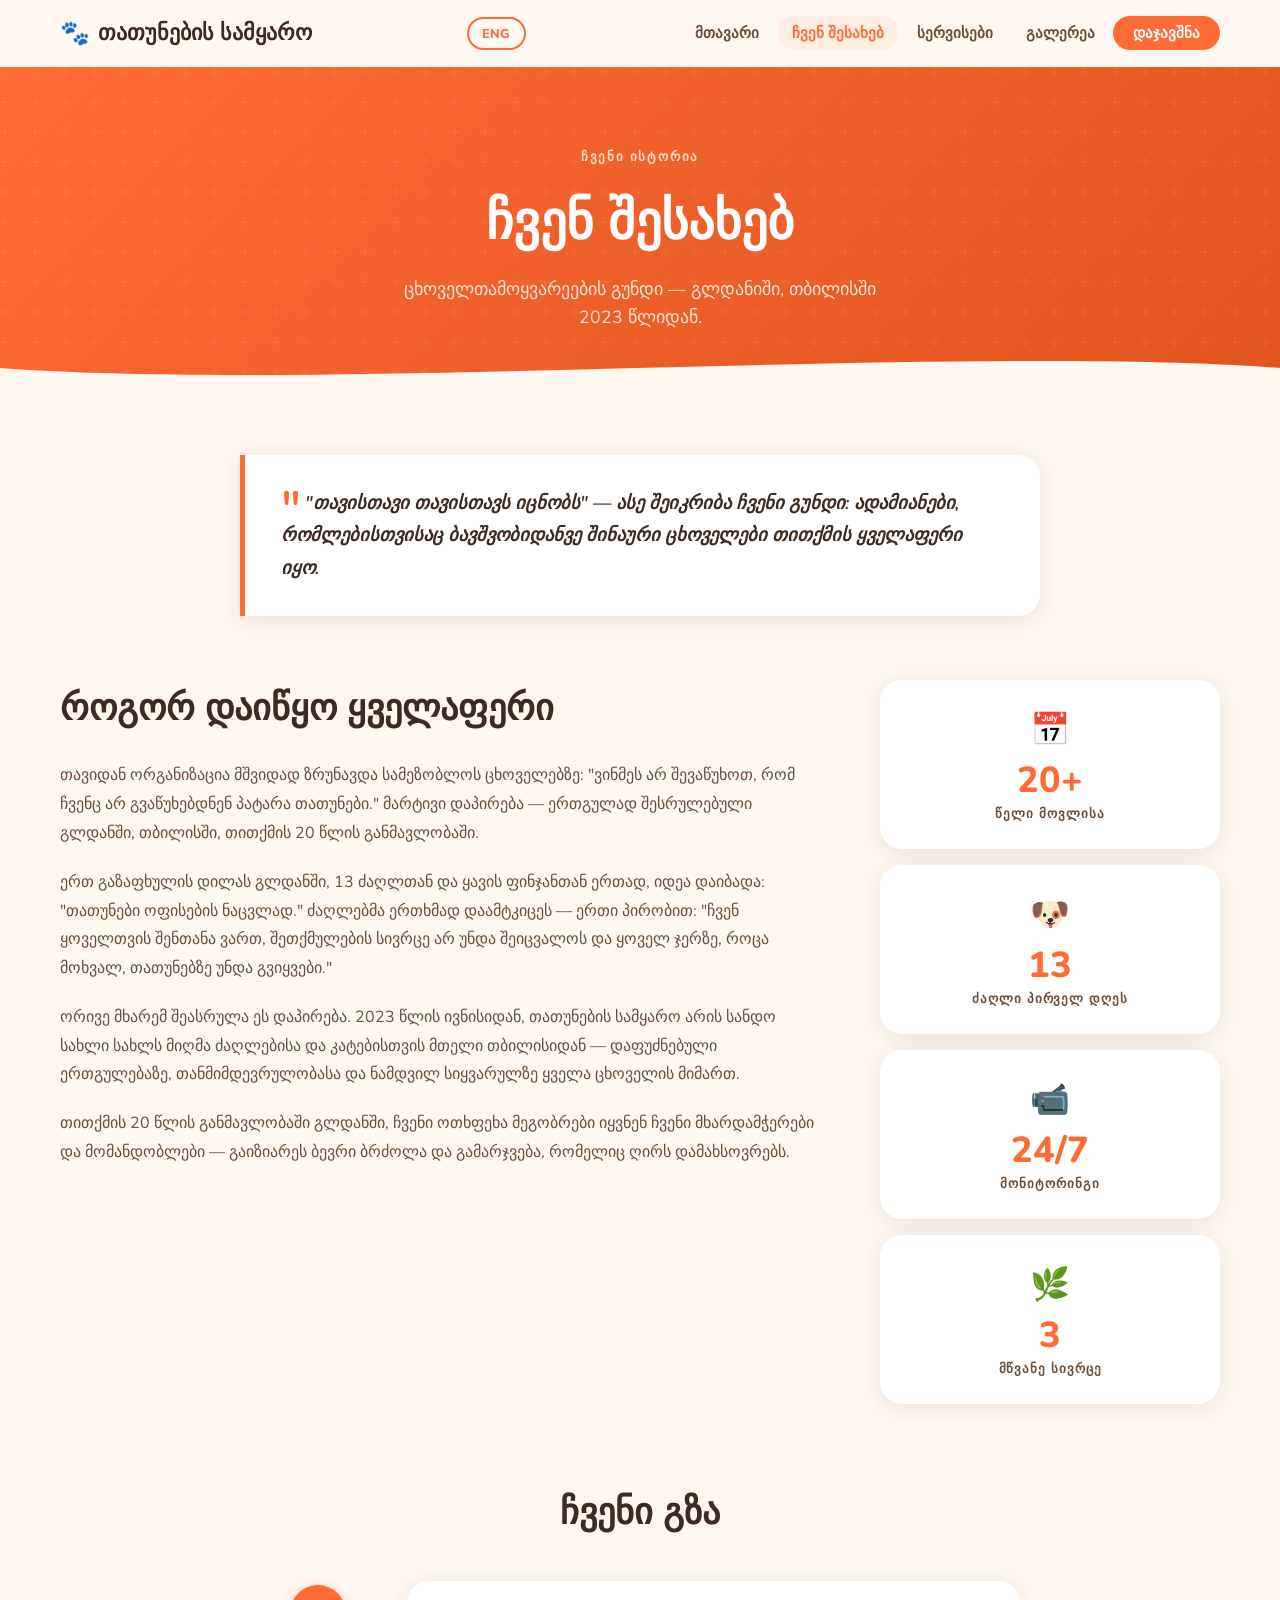
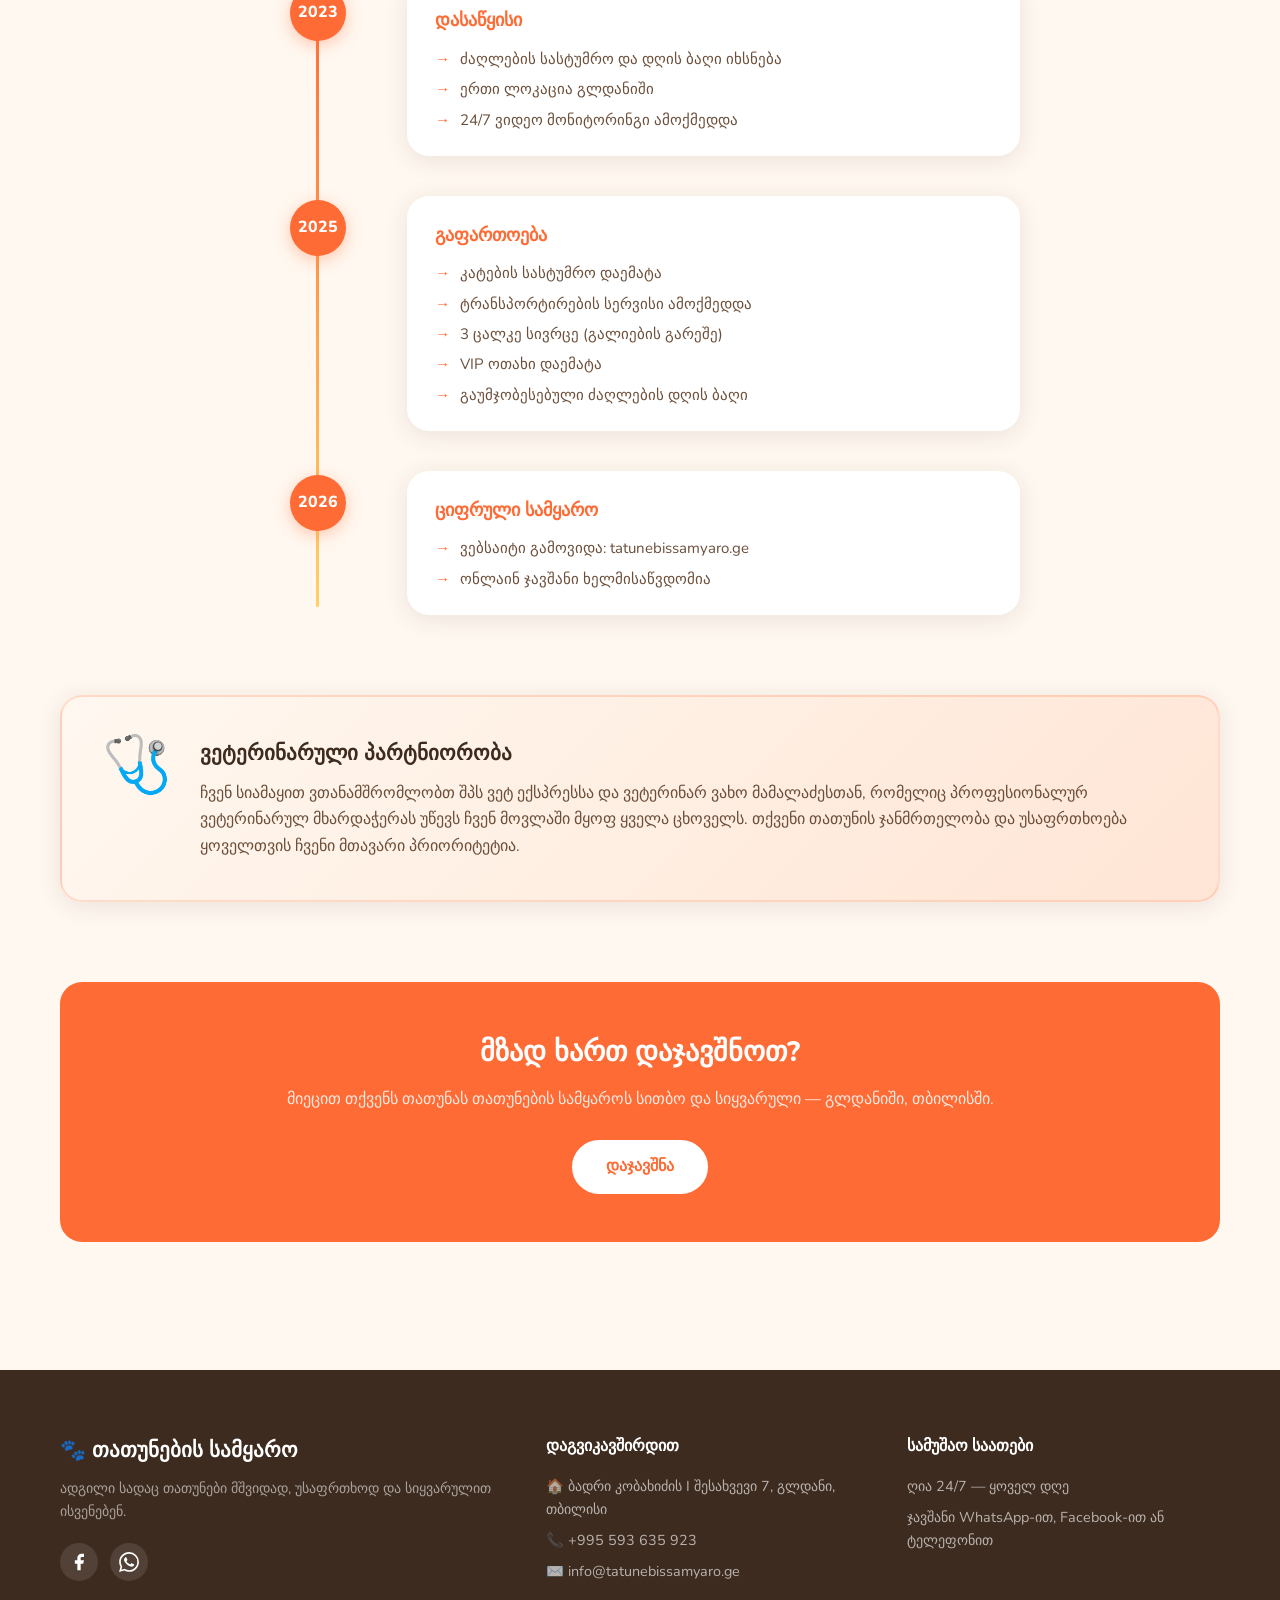
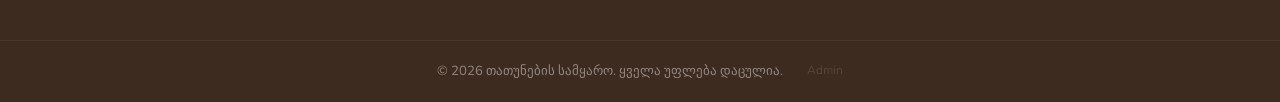
==== about.html @ 383a4386 "Initial commit — Tatunebis Samyaro pet hotel website Co-Authored-By: Claude Sonnet 4.6 <noreply@anth" ====
<!DOCTYPE html>
<html lang="ka">
<head>
  <meta charset="UTF-8" />
  <meta name="viewport" content="width=device-width, initial-scale=1.0" />
  <title data-en="About Us — Tatunebis Samyaro" data-ka="ჩვენ შესახებ — თათუნების სამყარო">ჩვენ შესახებ — თათუნების სამყარო</title>
  <meta name="description" content="თათუნების სამყარო — ჩვენ შესახებ. Tatunebis Samyaro pet hotel in Gldani, Tbilisi — our story, history and team." />
  <link rel="preconnect" href="https://fonts.googleapis.com" />
  <link rel="preconnect" href="https://fonts.gstatic.com" crossorigin />
  <link href="https://fonts.googleapis.com/css2?family=Nunito:wght@300;400;600;700;800&display=swap" rel="stylesheet" />
  <link rel="stylesheet" href="style.css" />
  <style>
    /* ── About page–specific styles ── */

    .page-hero {
      background: linear-gradient(135deg, #FF6B35 0%, #e0541e 100%);
      padding: 80px 0 60px;
      text-align: center;
      color: #fff;
      position: relative;
      overflow: hidden;
    }
    .page-hero::before {
      content: '';
      position: absolute;
      inset: 0;
      background: url("data:image/svg+xml,%3Csvg width='60' height='60' viewBox='0 0 60 60' xmlns='http://www.w3.org/2000/svg'%3E%3Cg fill='none' fill-rule='evenodd'%3E%3Cg fill='%23ffffff' fill-opacity='0.05'%3E%3Cpath d='M36 34v-4h-2v4h-4v2h4v4h2v-4h4v-2h-4zm0-30V0h-2v4h-4v2h4v4h2V6h4V4h-4zM6 34v-4H4v4H0v2h4v4h2v-4h4v-2H6zM6 4V0H4v4H0v2h4v4h2V6h4V4H6z'/%3E%3C/g%3E%3C/g%3E%3C/svg%3E");
    }
    .page-hero__eyebrow {
      font-size: .8rem;
      font-weight: 700;
      letter-spacing: .14em;
      text-transform: uppercase;
      opacity: .8;
      margin-bottom: .75rem;
    }
    .page-hero h1 {
      font-size: clamp(2rem, 5vw, 3.25rem);
      font-weight: 800;
      margin-bottom: .75rem;
    }
    .page-hero__sub {
      font-size: 1.1rem;
      opacity: .85;
      max-width: 500px;
      margin: 0 auto;
    }
    .page-hero__wave {
      position: absolute;
      bottom: -1px;
      left: 0;
      width: 100%;
      line-height: 0;
    }
    .page-hero__wave svg { width: 100%; height: 48px; }

    /* ── Quote block ── */
    .about-quote {
      background: var(--color-surface);
      border-left: 5px solid var(--color-primary);
      border-radius: 0 var(--radius-card) var(--radius-card) 0;
      padding: 2rem 2.25rem;
      margin: 0 auto 4rem;
      max-width: 800px;
      box-shadow: var(--shadow-card);
    }
    .about-quote blockquote {
      font-size: 1.15rem;
      font-style: italic;
      color: var(--color-text);
      line-height: 1.75;
      font-weight: 600;
    }
    .about-quote blockquote::before { content: '"'; font-size: 3rem; color: var(--color-primary); line-height: 0; vertical-align: -1rem; margin-right: .25rem; font-style: normal; }

    /* ── Story section ── */
    .about-story {
      display: grid;
      grid-template-columns: 1fr 340px;
      gap: 4rem;
      align-items: start;
      margin-bottom: 5rem;
    }
    .about-story__text h2 {
      font-size: clamp(1.6rem, 3vw, 2.25rem);
      font-weight: 800;
      margin-bottom: 1.5rem;
      color: var(--color-text);
    }
    .about-story__text p {
      font-size: 1rem;
      color: var(--color-muted);
      line-height: 1.8;
      margin-bottom: 1.25rem;
    }
    .about-story__text p:last-child { margin-bottom: 0; }

    .about-stats {
      display: flex;
      flex-direction: column;
      gap: 1rem;
      position: sticky;
      top: 90px;
    }
    .about-stat {
      background: var(--color-surface);
      border-radius: var(--radius-card);
      padding: 1.5rem 1.75rem;
      box-shadow: var(--shadow-card);
      text-align: center;
      transition: transform .22s ease, box-shadow .22s ease;
    }
    .about-stat:hover { transform: translateY(-3px); box-shadow: var(--shadow-lg); }
    .about-stat__icon { font-size: 2rem; margin-bottom: .5rem; }
    .about-stat__value {
      font-size: 2.25rem;
      font-weight: 800;
      color: var(--color-primary);
      line-height: 1;
      margin-bottom: .3rem;
    }
    .about-stat__label { font-size: .82rem; color: var(--color-muted); font-weight: 700; text-transform: uppercase; letter-spacing: .07em; }

    /* ── Timeline ── */
    .timeline-section { margin-bottom: 5rem; }
    .timeline-section h2 {
      font-size: clamp(1.6rem, 3vw, 2.25rem);
      font-weight: 800;
      margin-bottom: 2.5rem;
      text-align: center;
    }
    .timeline {
      position: relative;
      max-width: 760px;
      margin: 0 auto;
    }
    .timeline::before {
      content: '';
      position: absolute;
      left: 56px;
      top: 8px;
      bottom: 8px;
      width: 3px;
      background: linear-gradient(to bottom, var(--color-primary), var(--color-accent));
      border-radius: 3px;
    }
    .timeline-item {
      display: flex;
      gap: 2rem;
      margin-bottom: 2.5rem;
      position: relative;
    }
    .timeline-item:last-child { margin-bottom: 0; }
    .timeline-item__year {
      width: 115px;
      flex-shrink: 0;
      display: flex;
      flex-direction: column;
      align-items: center;
      gap: .5rem;
      padding-top: .25rem;
    }
    .timeline-item__bubble {
      width: 56px;
      height: 56px;
      border-radius: 50%;
      background: var(--color-primary);
      color: #fff;
      font-size: 1rem;
      font-weight: 800;
      display: flex;
      align-items: center;
      justify-content: center;
      box-shadow: 0 4px 16px rgba(255,107,53,.35);
      flex-shrink: 0;
      position: relative;
      z-index: 1;
    }
    .timeline-item__card {
      flex: 1;
      background: var(--color-surface);
      border-radius: var(--radius-card);
      padding: 1.5rem 1.75rem;
      box-shadow: var(--shadow-card);
      transition: transform .22s ease;
    }
    .timeline-item__card:hover { transform: translateX(4px); }
    .timeline-item__card h3 { font-size: 1.15rem; font-weight: 800; margin-bottom: .75rem; color: var(--color-primary); }
    .timeline-item__card ul { display: flex; flex-direction: column; gap: .4rem; }
    .timeline-item__card li { display: flex; align-items: center; gap: .6rem; font-size: .94rem; color: var(--color-muted); }
    .timeline-item__card li::before { content: '→'; color: var(--color-primary); font-weight: 800; flex-shrink: 0; }

    /* ── Vet partnership ── */
    .vet-card {
      background: linear-gradient(135deg, #FFF8F0 0%, #ffe5d5 100%);
      border: 2px solid rgba(255,107,53,.2);
      border-radius: var(--radius-card);
      padding: 2.5rem;
      display: flex;
      align-items: flex-start;
      gap: 1.75rem;
      margin-bottom: 5rem;
      box-shadow: var(--shadow-card);
    }
    .vet-card__icon { font-size: 3.5rem; flex-shrink: 0; line-height: 1; }
    .vet-card__body h3 { font-size: 1.3rem; font-weight: 800; margin-bottom: .6rem; }
    .vet-card__body p { font-size: .98rem; color: var(--color-muted); line-height: 1.7; }

    /* ── CTA strip ── */
    .about-cta {
      background: var(--color-primary);
      border-radius: var(--radius-card);
      padding: 3rem 2.5rem;
      text-align: center;
      color: #fff;
      margin-bottom: 2rem;
    }
    .about-cta h2 { font-size: 1.75rem; font-weight: 800; margin-bottom: .75rem; }
    .about-cta p { opacity: .85; margin-bottom: 1.75rem; font-size: 1rem; }
    .btn--white {
      background: #fff;
      color: var(--color-primary);
      border-color: #fff;
    }
    .btn--white:hover { background: #ffe5d5; border-color: #ffe5d5; color: var(--color-primary-d); transform: translateY(-2px); }

    /* ── Responsive ── */
    @media (max-width: 900px) {
      .about-story { grid-template-columns: 1fr; gap: 2.5rem; }
      .about-stats { flex-direction: row; flex-wrap: wrap; position: static; }
      .about-stat { flex: 1; min-width: 140px; }
      .timeline::before { left: 28px; }
      .timeline-item__year { width: 60px; }
      .timeline-item__bubble { width: 44px; height: 44px; font-size: .85rem; }
    }
    @media (max-width: 600px) {
      .about-quote { padding: 1.5rem; }
      .vet-card { flex-direction: column; gap: 1rem; padding: 1.5rem; }
      .about-cta { padding: 2rem 1.5rem; }
      .timeline-item { gap: 1rem; }
      .timeline-item__card { padding: 1.25rem; }
    }
  </style>
</head>
<body>

  <!-- ===== NAVBAR ===== -->
  <header class="navbar" id="navbar">
    <div class="navbar__container container">
      <a href="index.html" class="navbar__logo" aria-label="თათუნების სამყარო">
        <span class="navbar__paw" aria-hidden="true">🐾</span>
        <span class="navbar__brand" data-en="Tatunebis Samyaro" data-ka="თათუნების სამყარო">თათუნების სამყარო</span>
      </a>
      <button class="lang-toggle" id="langToggle" aria-label="Switch language">ENG</button>
      <button class="navbar__hamburger" id="hamburger" aria-label="Toggle menu" aria-expanded="false">
        <span></span><span></span><span></span>
      </button>
      <nav class="navbar__nav" id="navMenu" role="navigation" aria-label="Main navigation">
        <ul class="navbar__list">
          <li><a href="index.html" class="navbar__link" data-en="Home" data-ka="მთავარი">მთავარი</a></li>
          <li><a href="about.html" class="navbar__link navbar__link--active" data-en="About Us" data-ka="ჩვენ შესახებ">ჩვენ შესახებ</a></li>
          <li><a href="index.html#services" class="navbar__link" data-en="Services" data-ka="სერვისები">სერვისები</a></li>
          <li><a href="gallery.html" class="navbar__link" data-en="Gallery" data-ka="გალერეა">გალერეა</a></li>
          <li><a href="index.html#contact" class="navbar__link navbar__link--cta" data-en="Book Now" data-ka="დაჯავშნა">დაჯავშნა</a></li>
        </ul>
      </nav>
    </div>
  </header>

  <!-- ===== PAGE HERO ===== -->
  <section class="page-hero">
    <div class="container">
      <p class="page-hero__eyebrow" data-en="Our Story" data-ka="ჩვენი ისტორია">ჩვენი ისტორია</p>
      <h1 data-en="About Us" data-ka="ჩვენ შესახებ">ჩვენ შესახებ</h1>
      <p class="page-hero__sub" data-en="A team of lifelong animal lovers — in Gldani, Tbilisi since 2023." data-ka="ცხოველთამოყვარეების გუნდი — გლდანიში, თბილისში 2023 წლიდან.">ცხოველთამოყვარეების გუნდი — გლდანიში, თბილისში 2023 წლიდან.</p>
    </div>
    <div class="page-hero__wave">
      <svg viewBox="0 0 1440 48" preserveAspectRatio="none" xmlns="http://www.w3.org/2000/svg">
        <path d="M0,24 C360,48 1080,0 1440,24 L1440,48 L0,48 Z" fill="#FFF8F0"/>
      </svg>
    </div>
  </section>

  <!-- ===== CONTENT ===== -->
  <div class="section" style="padding-top: 64px;">
    <div class="container">

      <!-- Opening quote -->
      <div class="about-quote fade-in">
        <blockquote data-en='"Birds of a feather flock together," they say – and that&apos;s exactly how we came together: a team of people for whom, since childhood, pets have been almost everything.' data-ka='"თავისთავი თავისთავს იცნობს" — ასე შეიკრიბა ჩვენი გუნდი: ადამიანები, რომლებისთვისაც ბავშვობიდანვე შინაური ცხოველები თითქმის ყველაფერი იყო.'>"თავისთავი თავისთავს იცნობს" — ასე შეიკრიბა ჩვენი გუნდი: ადამიანები, რომლებისთვისაც ბავშვობიდანვე შინაური ცხოველები თითქმის ყველაფერი იყო.</blockquote>
      </div>

      <!-- Story + Stats -->
      <div class="about-story">
        <div class="about-story__text fade-in">
          <h2 data-en="How It All Started" data-ka="როგორ დაიწყო ყველაფერი">როგორ დაიწყო ყველაფერი</h2>
          <p data-en='At first, the organization focused on quietly caring for neighborhood pets: "Let&apos;s not bother anyone, so that no one bothers the little paws." A simple promise — kept faithfully for nearly 20 years in the Gldani neighbourhood of Tbilisi.' data-ka='თავიდან ორგანიზაცია მშვიდად ზრუნავდა სამეზობლოს ცხოველებზე: "ვინმეს არ შევაწუხოთ, რომ ჩვენც არ გვაწუხებდნენ პატარა თათუნები." მარტივი დაპირება — ერთგულად შესრულებული გლდანში, თბილისში, თითქმის 20 წლის განმავლობაში.'>თავიდან ორგანიზაცია მშვიდად ზრუნავდა სამეზობლოს ცხოველებზე: "ვინმეს არ შევაწუხოთ, რომ ჩვენც არ გვაწუხებდნენ პატარა თათუნები." მარტივი დაპირება — ერთგულად შესრულებული გლდანში, თბილისში, თითქმის 20 წლის განმავლობაში.</p>
          <p data-en="One spring morning in Gldani, sitting with 13 dogs and a cup of coffee, the idea was born: &quot;Paws instead of offices.&quot; The dogs approved unanimously — on one condition: &quot;We are always by your side, the conspiracy space must not change, and every time you come, you must tell us about your little paws.&quot;" data-ka="ერთ გაზაფხულის დილას გლდანში, 13 ძაღლთან და ყავის ფინჯანთან ერთად, იდეა დაიბადა: &quot;თათუნები ოფისების ნაცვლად.&quot; ძაღლებმა ერთხმად დაამტკიცეს — ერთი პირობით: &quot;ჩვენ ყოველთვის შენთანა ვართ, შეთქმულების სივრცე არ უნდა შეიცვალოს და ყოველ ჯერზე, როცა მოხვალ, თათუნებზე უნდა გვიყვები.&quot;">ერთ გაზაფხულის დილას გლდანში, 13 ძაღლთან და ყავის ფინჯანთან ერთად, იდეა დაიბადა: "თათუნები ოფისების ნაცვლად." ძაღლებმა ერთხმად დაამტკიცეს — ერთი პირობით: "ჩვენ ყოველთვის შენთანა ვართ, შეთქმულების სივრცე არ უნდა შეიცვალოს და ყოველ ჯერზე, როცა მოხვალ, თათუნებზე უნდა გვიყვები."</p>
          <p data-en="Both sides kept this promise. Since June 2023, Tatunebis Samyaro has been the trusted home away from home for dogs and cats across Tbilisi — built on loyalty, consistency, and genuine love for every animal that walks through our door." data-ka="ორივე მხარემ შეასრულა ეს დაპირება. 2023 წლის ივნისიდან, თათუნების სამყარო არის სანდო სახლი სახლს მიღმა ძაღლებისა და კატებისთვის მთელი თბილისიდან — დაფუძნებული ერთგულებაზე, თანმიმდევრულობასა და ნამდვილ სიყვარულზე ყველა ცხოველის მიმართ.">ორივე მხარემ შეასრულა ეს დაპირება. 2023 წლის ივნისიდან, თათუნების სამყარო არის სანდო სახლი სახლს მიღმა ძაღლებისა და კატებისთვის მთელი თბილისიდან — დაფუძნებული ერთგულებაზე, თანმიმდევრულობასა და ნამდვილ სიყვარულზე ყველა ცხოველის მიმართ.</p>
          <p data-en="For nearly 20 years in Gldani, our four-legged companions have served as our supporters and confidants — sharing many battles and victories worth remembering." data-ka="თითქმის 20 წლის განმავლობაში გლდანში, ჩვენი ოთხფეხა მეგობრები იყვნენ ჩვენი მხარდამჭერები და მომანდობლები — გაიზიარეს ბევრი ბრძოლა და გამარჯვება, რომელიც ღირს დამახსოვრებს.">თითქმის 20 წლის განმავლობაში გლდანში, ჩვენი ოთხფეხა მეგობრები იყვნენ ჩვენი მხარდამჭერები და მომანდობლები — გაიზიარეს ბევრი ბრძოლა და გამარჯვება, რომელიც ღირს დამახსოვრებს.</p>
        </div>
        <div class="about-stats fade-in">
          <div class="about-stat">
            <div class="about-stat__icon">📅</div>
            <div class="about-stat__value">20+</div>
            <div class="about-stat__label" data-en="Years of care" data-ka="წელი მოვლისა">წელი მოვლისა</div>
          </div>
          <div class="about-stat">
            <div class="about-stat__icon">🐶</div>
            <div class="about-stat__value">13</div>
            <div class="about-stat__label" data-en="Dogs on day one" data-ka="ძაღლი პირველ დღეს">ძაღლი პირველ დღეს</div>
          </div>
          <div class="about-stat">
            <div class="about-stat__icon">📹</div>
            <div class="about-stat__value">24/7</div>
            <div class="about-stat__label" data-en="Monitoring" data-ka="მონიტორინგი">მონიტორინგი</div>
          </div>
          <div class="about-stat">
            <div class="about-stat__icon">🌿</div>
            <div class="about-stat__value">3</div>
            <div class="about-stat__label" data-en="Green spaces" data-ka="მწვანე სივრცე">მწვანე სივრცე</div>
          </div>
        </div>
      </div>

      <!-- Timeline -->
      <div class="timeline-section fade-in">
        <h2 data-en="Our Journey" data-ka="ჩვენი გზა">ჩვენი გზა</h2>
        <div class="timeline">

          <div class="timeline-item">
            <div class="timeline-item__year">
              <div class="timeline-item__bubble">2023</div>
            </div>
            <div class="timeline-item__card">
              <h3 data-en="The Beginning" data-ka="დასაწყისი">დასაწყისი</h3>
              <ul>
                <li data-en="Dog hotel & daycare opens" data-ka="ძაღლების სასტუმრო და დღის ბაღი იხსნება">ძაღლების სასტუმრო და დღის ბაღი იხსნება</li>
                <li data-en="One location in Gldani" data-ka="ერთი ლოკაცია გლდანიში">ერთი ლოკაცია გლდანიში</li>
                <li data-en="24/7 video monitoring launched" data-ka="24/7 ვიდეო მონიტორინგი ამოქმედდა">24/7 ვიდეო მონიტორინგი ამოქმედდა</li>
              </ul>
            </div>
          </div>

          <div class="timeline-item">
            <div class="timeline-item__year">
              <div class="timeline-item__bubble">2025</div>
            </div>
            <div class="timeline-item__card">
              <h3 data-en="Expansion" data-ka="გაფართოება">გაფართოება</h3>
              <ul>
                <li data-en="Cat hotel added" data-ka="კატების სასტუმრო დაემატა">კატების სასტუმრო დაემატა</li>
                <li data-en="Transportation service launched" data-ka="ტრანსპორტირების სერვისი ამოქმედდა">ტრანსპორტირების სერვისი ამოქმედდა</li>
                <li data-en="3 separate spaces (no cages)" data-ka="3 ცალკე სივრცე (გალიების გარეშე)">3 ცალკე სივრცე (გალიების გარეშე)</li>
                <li data-en="VIP room introduced" data-ka="VIP ოთახი დაემატა">VIP ოთახი დაემატა</li>
                <li data-en="Improved dog daycare programme" data-ka="გაუმჯობესებული ძაღლების დღის ბაღი">გაუმჯობესებული ძაღლების დღის ბაღი</li>
              </ul>
            </div>
          </div>

          <div class="timeline-item">
            <div class="timeline-item__year">
              <div class="timeline-item__bubble">2026</div>
            </div>
            <div class="timeline-item__card">
              <h3 data-en="Going Online" data-ka="ციფრული სამყარო">ციფრული სამყარო</h3>
              <ul>
                <li data-en="Website launched: tatunebissamyaro.ge" data-ka="ვებსაიტი გამოვიდა: tatunebissamyaro.ge">ვებსაიტი გამოვიდა: tatunebissamyaro.ge</li>
                <li data-en="Online booking available" data-ka="ონლაინ ჯავშანი ხელმისაწვდომია">ონლაინ ჯავშანი ხელმისაწვდომია</li>
              </ul>
            </div>
          </div>

        </div>
      </div>

      <!-- Vet partnership -->
      <div class="vet-card fade-in">
        <div class="vet-card__icon">🩺</div>
        <div class="vet-card__body">
          <h3 data-en="Veterinary Partnership" data-ka="ვეტერინარული პარტნიორობა">ვეტერინარული პარტნიორობა</h3>
          <p data-en="We are proud to partner with LLC Vet Express and veterinarian Dr. Vakho Mamaladze, who provides professional veterinary support for all animals in our care. Your pet's health and safety is always our top priority." data-ka="ჩვენ სიამაყით ვთანამშრომლობთ შპს ვეტ ექსპრესსა და ვეტერინარ ვახო მამალაძესთან, რომელიც პროფესიონალურ ვეტერინარულ მხარდაჭერას უწევს ჩვენ მოვლაში მყოფ ყველა ცხოველს. თქვენი თათუნის ჯანმრთელობა და უსაფრთხოება ყოველთვის ჩვენი მთავარი პრიორიტეტია.">ჩვენ სიამაყით ვთანამშრომლობთ შპს ვეტ ექსპრესსა და ვეტერინარ ვახო მამალაძესთან, რომელიც პროფესიონალურ ვეტერინარულ მხარდაჭერას უწევს ჩვენ მოვლაში მყოფ ყველა ცხოველს. თქვენი თათუნის ჯანმრთელობა და უსაფრთხოება ყოველთვის ჩვენი მთავარი პრიორიტეტია.</p>
        </div>
      </div>

      <!-- CTA -->
      <div class="about-cta fade-in">
        <h2 data-en="Ready to book a stay?" data-ka="მზად ხართ დაჯავშნოთ?">მზად ხართ დაჯავშნოთ?</h2>
        <p data-en="Let your pet experience the warmth and love of Tatunebis Samyaro — in Gldani, Tbilisi." data-ka="მიეცით თქვენს თათუნას თათუნების სამყაროს სითბო და სიყვარული — გლდანიში, თბილისში.">მიეცით თქვენს თათუნას თათუნების სამყაროს სითბო და სიყვარული — გლდანიში, თბილისში.</p>
        <a href="index.html#contact" class="btn btn--white" data-en="Book a Stay" data-ka="დაჯავშნა">დაჯავშნა</a>
      </div>

    </div>
  </div>

  <!-- ===== FOOTER ===== -->
  <footer class="footer">
    <div class="footer__container container">
      <div class="footer__brand">
        <a href="index.html" class="footer__logo">🐾 <span data-en="Tatunebis Samyaro" data-ka="თათუნების სამყარო">თათუნების სამყარო</span></a>
        <p class="footer__tagline" data-en="A place where pets rest peacefully, safely, and with love." data-ka="ადგილი სადაც თათუნები მშვიდად, უსაფრთხოდ და სიყვარულით ისვენებენ.">ადგილი სადაც თათუნები მშვიდად, უსაფრთხოდ და სიყვარულით ისვენებენ.</p>
        <div class="footer__social">
          <a href="https://www.facebook.com/people/%E1%83%AA%E1%83%AE%E1%83%9D%E1%83%95%E1%83%94%E1%83%9A%E1%83%94%E1%83%91%E1%83%98%E1%83%A1-%E1%83%A1%E1%83%90%E1%83%A1%E1%83%A2%E1%83%A3%E1%83%9B%E1%83%A0%E1%83%9D-%E1%83%97%E1%83%90%E1%83%97%E1%83%A3%E1%83%9C%E1%83%94%E1%83%91%E1%83%98%E1%83%A1-%E1%83%A1%E1%83%90%E1%83%9C%E1%83%99%E1%83%90%E1%83%A0%E1%83%9E/100063686547878/" target="_blank" rel="noopener" class="footer__social-link" aria-label="Facebook">
            <svg width="20" height="20" viewBox="0 0 24 24" fill="currentColor"><path d="M18 2h-3a5 5 0 0 0-5 5v3H7v4h3v8h4v-8h3l1-4h-4V7a1 1 0 0 1 1-1h3z"/></svg>
          </a>
          <a href="https://wa.me/995593635923" target="_blank" rel="noopener" class="footer__social-link" aria-label="WhatsApp">
            <svg width="20" height="20" viewBox="0 0 24 24" fill="currentColor"><path d="M17.472 14.382c-.297-.149-1.758-.867-2.03-.967-.273-.099-.471-.148-.67.15-.197.297-.767.966-.94 1.164-.173.199-.347.223-.644.075-.297-.15-1.255-.463-2.39-1.475-.883-.788-1.48-1.761-1.653-2.059-.173-.297-.018-.458.13-.606.134-.133.298-.347.446-.52.149-.174.198-.298.298-.497.099-.198.05-.371-.025-.52-.075-.149-.669-1.612-.916-2.207-.242-.579-.487-.5-.669-.51-.173-.008-.371-.01-.57-.01-.198 0-.52.074-.792.372-.272.297-1.04 1.016-1.04 2.479 0 1.462 1.065 2.875 1.213 3.074.149.198 2.096 3.2 5.077 4.487.709.306 1.262.489 1.694.625.712.227 1.36.195 1.871.118.571-.085 1.758-.719 2.006-1.413.248-.694.248-1.289.173-1.413-.074-.124-.272-.198-.57-.347m-5.421 7.403h-.004a9.87 9.87 0 0 1-5.031-1.378l-.361-.214-3.741.982.998-3.648-.235-.374a9.86 9.86 0 0 1-1.51-5.26c.001-5.45 4.436-9.884 9.888-9.884 2.64 0 5.122 1.03 6.988 2.898a9.825 9.825 0 0 1 2.893 6.994c-.003 5.45-4.437 9.884-9.885 9.884m8.413-18.297A11.815 11.815 0 0 0 12.05 0C5.495 0 .16 5.335.157 11.892c0 2.096.547 4.142 1.588 5.945L.057 24l6.305-1.654a11.882 11.882 0 0 0 5.683 1.448h.005c6.554 0 11.89-5.335 11.893-11.893a11.821 11.821 0 0 0-3.48-8.413z"/></svg>
          </a>
        </div>
      </div>
      <div class="footer__info">
        <h4 class="footer__heading" data-en="Contact Us" data-ka="დაგვიკავშირდით">დაგვიკავშირდით</h4>
        <p>🏠 <span data-en="7 First Lane of Badri Kobakhidze, Gldani, Tbilisi" data-ka="ბადრი კობახიძის I შესახვევი 7, გლდანი, თბილისი">ბადრი კობახიძის I შესახვევი 7, გლდანი, თბილისი</span></p>
        <p>📞 <a href="tel:+995593635923">+995 593 635 923</a></p>
        <p>✉️ <a href="mailto:info@tatunebissamyaro.ge">info@tatunebissamyaro.ge</a></p>
      </div>
      <div class="footer__hours">
        <h4 class="footer__heading" data-en="Opening Hours" data-ka="სამუშაო საათები">სამუშაო საათები</h4>
        <p data-en="Open 24/7 — Every day" data-ka="ღია 24/7 — ყოველ დღე">ღია 24/7 — ყოველ დღე</p>
        <p data-en="Bookings via WhatsApp, Facebook or phone" data-ka="ჯავშანი WhatsApp-ით, Facebook-ით ან ტელეფონით">ჯავშანი WhatsApp-ით, Facebook-ით ან ტელეფონით</p>
      </div>
    </div>
    <div class="footer__bottom">
      <p>&copy; 2026 <span data-en="Tatunebis Samyaro Pet Hotel. All rights reserved." data-ka="თათუნების სამყარო. ყველა უფლება დაცულია.">თათუნების სამყარო. ყველა უფლება დაცულია.</span></p>
      <a href="admin.html" class="footer__admin-link">Admin</a>
    </div>
  </footer>

  <script src="script.js"></script>
  <style>
    /* Active nav link highlight */
    .navbar__link--active {
      color: var(--color-primary) !important;
      background: rgba(255,107,53,.08);
      border-radius: 100px;
    }
  </style>
</body>
</html>
---- style.css ----
/* =============================================
   PAWFECT STAY — STYLESHEET
   =============================================
   1. Reset & Base
   2. Custom Properties
   3. Utilities
   4. Navbar
   5. Hero
   6. Features Strip
   7. Services
   8. Gallery + Lightbox
   9. Testimonials
  10. Contact / Booking Form
  11. Footer
  12. Animations
  13. Responsive
   ============================================= */

/* ----- 1. Reset & Base ----- */
*, *::before, *::after { box-sizing: border-box; margin: 0; padding: 0; }

html { scroll-behavior: smooth; }

body {
  font-family: var(--font-family);
  background: var(--color-bg);
  color: var(--color-text);
  line-height: 1.6;
  overflow-x: hidden;
}

img { max-width: 100%; display: block; }

a { color: inherit; text-decoration: none; }

ul { list-style: none; }

button { cursor: pointer; font-family: inherit; border: none; background: none; }


/* ----- 2. Custom Properties ----- */
:root {
  --color-primary:   #FF6B35;
  --color-primary-d: #e0541e;
  --color-accent:    #FFD166;
  --color-bg:        #FFF8F0;
  --color-surface:   #FFFFFF;
  --color-text:      #3D2B1F;
  --color-muted:     #6B4F3A;
  --color-border:    #f0ddd0;
  --color-features:  #FF6B35;

  --radius-sm:   8px;
  --radius-md:   14px;
  --radius-card: 22px;
  --radius-pill: 100px;

  --shadow-sm:   0 2px 8px rgba(61,43,31,.08);
  --shadow-card: 0 4px 24px rgba(61,43,31,.10);
  --shadow-lg:   0 8px 48px rgba(61,43,31,.14);

  --font-family: 'Nunito', 'Segoe UI', sans-serif;

  --transition: 0.25s ease;
  --max-w: 1160px;
}


/* ----- 3. Utilities ----- */
.container {
  width: min(var(--max-w), 100% - 2rem);
  margin-inline: auto;
}

.section { padding: 96px 0; }

.btn {
  display: inline-flex;
  align-items: center;
  gap: .5rem;
  padding: .75rem 2rem;
  background: var(--color-primary);
  color: #fff;
  font-family: var(--font-family);
  font-weight: 700;
  font-size: 1rem;
  border-radius: var(--radius-pill);
  transition: background var(--transition), transform var(--transition), box-shadow var(--transition);
  border: 2px solid var(--color-primary);
  white-space: nowrap;
}
.btn:hover, .btn:focus-visible {
  background: var(--color-primary-d);
  border-color: var(--color-primary-d);
  transform: translateY(-2px);
  box-shadow: 0 6px 20px rgba(255,107,53,.35);
}

.btn--outline {
  background: transparent;
  color: var(--color-primary);
}
.btn--outline:hover, .btn--outline:focus-visible {
  background: var(--color-primary);
  color: #fff;
}

.section__eyebrow {
  font-size: .875rem;
  font-weight: 700;
  letter-spacing: .12em;
  text-transform: uppercase;
  color: var(--color-primary);
  margin-bottom: .5rem;
  text-align: center;
}
.section__title {
  font-size: clamp(1.75rem, 4vw, 2.75rem);
  font-weight: 800;
  text-align: center;
  margin-bottom: 1rem;
  color: var(--color-text);
}
.section__sub {
  font-size: 1.05rem;
  color: var(--color-muted);
  text-align: center;
  max-width: 560px;
  margin: 0 auto 3.5rem;
}


/* ----- 4. Navbar ----- */
.navbar {
  position: sticky;
  top: 0;
  z-index: 100;
  background: var(--color-bg);
  padding: .9rem 0;
  transition: box-shadow var(--transition);
}
.navbar--scrolled {
  box-shadow: 0 2px 20px rgba(61,43,31,.1);
}
.navbar__container {
  display: flex;
  align-items: center;
  justify-content: space-between;
  gap: 1rem;
}
.navbar__logo {
  display: flex;
  align-items: center;
  gap: .5rem;
  font-size: 1.35rem;
  font-weight: 800;
  color: var(--color-text);
  white-space: nowrap;
}
.navbar__paw { font-size: 1.5rem; }

.navbar__list {
  display: flex;
  align-items: center;
  gap: .25rem;
}
.navbar__link {
  padding: .45rem .9rem;
  border-radius: var(--radius-pill);
  font-weight: 600;
  color: var(--color-muted);
  transition: color var(--transition), background var(--transition);
  font-size: .95rem;
}
.navbar__link:hover, .navbar__link:focus-visible,
.navbar__link--active {
  color: var(--color-primary);
  background: rgba(255,107,53,.08);
}
.navbar__link--cta {
  background: var(--color-primary);
  color: #fff;
  padding: .45rem 1.25rem;
}
.navbar__link--cta:hover, .navbar__link--cta:focus-visible {
  background: var(--color-primary-d);
  color: #fff;
}

/* Language toggle */
.lang-toggle {
  padding: .35rem .85rem;
  border-radius: 100px;
  border: 2px solid var(--color-primary);
  color: var(--color-primary);
  font-weight: 800;
  font-size: .8rem;
  font-family: var(--font-family);
  transition: background var(--transition), color var(--transition);
  white-space: nowrap;
  flex-shrink: 0;
}
.lang-toggle:hover { background: var(--color-primary); color: #fff; }

/* Hamburger */
.navbar__hamburger {
  display: none;
  flex-direction: column;
  gap: 5px;
  padding: .4rem;
  border-radius: var(--radius-sm);
  transition: background var(--transition);
}
.navbar__hamburger:hover { background: rgba(255,107,53,.1); }
.navbar__hamburger span {
  display: block;
  width: 24px;
  height: 2px;
  background: var(--color-text);
  border-radius: 2px;
  transition: transform var(--transition), opacity var(--transition);
}
.navbar__hamburger[aria-expanded="true"] span:nth-child(1) {
  transform: translateY(7px) rotate(45deg);
}
.navbar__hamburger[aria-expanded="true"] span:nth-child(2) {
  opacity: 0;
}
.navbar__hamburger[aria-expanded="true"] span:nth-child(3) {
  transform: translateY(-7px) rotate(-45deg);
}


/* ----- 5. Hero ----- */
.hero {
  position: relative;
  padding: 80px 0 0;
  overflow: hidden;
}
.hero__container {
  display: grid;
  grid-template-columns: 1fr 1fr;
  align-items: center;
  gap: 3rem;
  padding-bottom: 80px;
}
.hero__eyebrow {
  display: inline-block;
  background: rgba(255,107,53,.12);
  color: var(--color-primary);
  font-size: .8rem;
  font-weight: 700;
  letter-spacing: .1em;
  text-transform: uppercase;
  padding: .3rem .85rem;
  border-radius: var(--radius-pill);
  margin-bottom: 1.25rem;
}
.hero__headline {
  font-size: clamp(2.4rem, 6vw, 3.75rem);
  font-weight: 800;
  line-height: 1.1;
  margin-bottom: 1.25rem;
  color: var(--color-text);
}
.hero__headline span { color: var(--color-primary); }
.hero__headline-accent { color: var(--color-primary); }

.hero__sub {
  font-size: 1.1rem;
  color: var(--color-muted);
  max-width: 440px;
  margin-bottom: 2rem;
}
.hero__actions {
  display: flex;
  gap: 1rem;
  flex-wrap: wrap;
}

/* Hero visual */
.hero__visual { display: flex; justify-content: center; }

.hero__image-card {
  position: relative;
  width: 340px;
  height: 340px;
}
.hero__image-placeholder {
  width: 100%;
  height: 100%;
  border-radius: 50%;
  background: linear-gradient(135deg, #FFD166 0%, #FF6B35 100%);
  display: flex;
  align-items: center;
  justify-content: center;
  font-size: 5rem;
  gap: .5rem;
  box-shadow: var(--shadow-lg);
  animation: float 4s ease-in-out infinite;
}
.hero__image-placeholder span { animation: bounce-emoji 2s ease-in-out infinite; }
.hero__image-placeholder span:nth-child(2) { animation-delay: .3s; }
.hero__image-placeholder span:nth-child(3) { animation-delay: .6s; }

.hero__badge {
  position: absolute;
  bottom: 10px;
  right: -10px;
  background: var(--color-surface);
  border-radius: var(--radius-card);
  padding: .85rem 1.25rem;
  box-shadow: var(--shadow-card);
  text-align: center;
  min-width: 110px;
}
.hero__badge strong {
  display: block;
  font-size: 1.75rem;
  font-weight: 800;
  color: var(--color-primary);
}
.hero__badge span { font-size: .8rem; color: var(--color-muted); font-weight: 600; }

/* Wave divider */
.wave-divider {
  width: 100%;
  line-height: 0;
  margin-top: -1px;
}
.wave-divider svg { width: 100%; height: 80px; }


/* ----- 6. Features Strip ----- */
.features {
  background: var(--color-primary);
  padding: 64px 0;
}
.features__container {
  display: grid;
  grid-template-columns: repeat(4, 1fr);
  gap: 2rem;
}
.feature-card {
  background: rgba(255,255,255,.12);
  border-radius: var(--radius-card);
  padding: 2rem 1.75rem;
  text-align: center;
  color: #fff;
  transition: transform var(--transition), background var(--transition);
}
.feature-card:hover {
  background: rgba(255,255,255,.2);
  transform: translateY(-4px);
}
.feature-card__icon {
  font-size: 2.5rem;
  margin-bottom: .75rem;
}
.feature-card__title {
  font-size: 1.2rem;
  font-weight: 800;
  margin-bottom: .5rem;
}
.feature-card__desc { font-size: .95rem; opacity: .9; }


/* ----- 7. Services ----- */
.services { background: var(--color-bg); }

.services__section-label {
  font-size: 1rem;
  font-weight: 800;
  color: var(--color-muted);
  text-transform: uppercase;
  letter-spacing: .08em;
  margin-bottom: 1.25rem;
  padding-left: .25rem;
}
.services__sub-grid {
  display: grid;
  gap: 1.75rem;
  margin-bottom: 2.5rem;
  align-items: start;
}
.services__sub-grid--dogs { grid-template-columns: repeat(3, 1fr); }
.services__sub-grid--cats { grid-template-columns: repeat(2, 1fr); max-width: 720px; }
.services__note {
  font-size: .875rem;
  color: var(--color-muted);
  font-style: italic;
  margin-top: -1rem;
  padding-left: .25rem;
}
.service-card {
  position: relative;
  background: var(--color-surface);
  border-radius: var(--radius-card);
  padding: 2.5rem 2rem;
  box-shadow: var(--shadow-card);
  transition: transform var(--transition), box-shadow var(--transition);
  display: flex;
  flex-direction: column;
  gap: 1rem;
}
.service-card:hover {
  transform: translateY(-6px);
  box-shadow: var(--shadow-lg);
}
.service-card--featured {
  border: 2px solid var(--color-primary);
  transform: scale(1.03);
}
.service-card--featured:hover { transform: scale(1.03) translateY(-6px); }

.service-card__badge {
  position: absolute;
  top: -14px;
  left: 50%;
  transform: translateX(-50%);
  background: var(--color-primary);
  color: #fff;
  font-size: .78rem;
  font-weight: 800;
  letter-spacing: .06em;
  text-transform: uppercase;
  padding: .3rem 1rem;
  border-radius: var(--radius-pill);
  white-space: nowrap;
}
.service-card__icon { font-size: 2.75rem; }
.service-card__name { font-size: 1.35rem; font-weight: 800; }
.service-card__price {
  font-size: 1rem;
  color: var(--color-muted);
  font-weight: 600;
}
.service-card__price span {
  font-size: 2rem;
  font-weight: 800;
  color: var(--color-primary);
}
.service-card__features {
  display: flex;
  flex-direction: column;
  gap: .5rem;
  flex: 1;
}
.service-card__features li {
  display: flex;
  align-items: center;
  gap: .6rem;
  font-size: .95rem;
  color: var(--color-muted);
}
.service-card__features li::before {
  content: '✓';
  flex-shrink: 0;
  width: 20px;
  height: 20px;
  background: rgba(255,107,53,.12);
  color: var(--color-primary);
  border-radius: 50%;
  font-size: .75rem;
  font-weight: 800;
  display: flex;
  align-items: center;
  justify-content: center;
}
.service-card__btn { align-self: flex-start; margin-top: .5rem; }


/* ----- 8. Gallery + Lightbox ----- */
.gallery { background: #fff5ec; }
.gallery__grid {
  display: grid;
  grid-template-columns: repeat(3, 1fr);
  gap: 1rem;
}
.gallery__item {
  position: relative;
  border-radius: var(--radius-md);
  overflow: hidden;
  cursor: pointer;
  aspect-ratio: 1;
  transition: transform var(--transition);
}
.gallery__item:hover { transform: scale(1.03); }
.gallery__item:focus-visible { outline: 3px solid var(--color-primary); outline-offset: 2px; }

.gallery__img {
  width: 100%;
  height: 100%;
  display: flex;
  align-items: center;
  justify-content: center;
  font-size: 4rem;
  transition: transform var(--transition);
}
.gallery__item:hover .gallery__img { transform: scale(1.08); }

.gallery__overlay {
  position: absolute;
  inset: 0;
  background: rgba(61,43,31,.35);
  display: flex;
  align-items: center;
  justify-content: center;
  font-size: 1.75rem;
  opacity: 0;
  transition: opacity var(--transition);
}
.gallery__item:hover .gallery__overlay,
.gallery__item:focus-visible .gallery__overlay { opacity: 1; }

/* Lightbox */
.lightbox {
  position: fixed;
  inset: 0;
  background: rgba(61,43,31,.85);
  z-index: 500;
  display: flex;
  align-items: center;
  justify-content: center;
  opacity: 0;
  visibility: hidden;
  transition: opacity var(--transition), visibility var(--transition);
  backdrop-filter: blur(6px);
}
.lightbox--active {
  opacity: 1;
  visibility: visible;
}
.lightbox__close {
  position: absolute;
  top: 1.25rem;
  right: 1.5rem;
  font-size: 1.5rem;
  color: #fff;
  background: rgba(255,255,255,.15);
  width: 44px;
  height: 44px;
  border-radius: 50%;
  display: flex;
  align-items: center;
  justify-content: center;
  transition: background var(--transition);
}
.lightbox__close:hover { background: rgba(255,255,255,.3); }
.lightbox__content {
  width: min(480px, 80vw);
  height: min(480px, 80vw);
  border-radius: var(--radius-card);
  overflow: hidden;
  display: flex;
  align-items: center;
  justify-content: center;
  font-size: 8rem;
  box-shadow: 0 16px 64px rgba(0,0,0,.4);
}


/* ----- 9. Testimonials ----- */
.reviews { background: var(--color-bg); }
.reviews__slider-wrapper { overflow: hidden; position: relative; }
.reviews__track {
  display: grid;
  grid-template-columns: repeat(3, 1fr);
  gap: 2rem;
  transition: transform .45s cubic-bezier(.4,0,.2,1);
}
.review-card {
  background: var(--color-surface);
  border-radius: var(--radius-card);
  padding: 2rem;
  box-shadow: var(--shadow-card);
  display: flex;
  flex-direction: column;
  gap: .75rem;
}
.review-card__avatar {
  width: 52px;
  height: 52px;
  border-radius: 50%;
  background: var(--color-primary);
  color: #fff;
  font-weight: 800;
  font-size: 1.4rem;
  display: flex;
  align-items: center;
  justify-content: center;
}
.review-card__stars { color: var(--color-accent); font-size: 1.1rem; letter-spacing: 2px; }
.review-card__quote {
  font-size: .98rem;
  color: var(--color-muted);
  line-height: 1.7;
  font-style: italic;
  flex: 1;
}
.review-card__name { font-weight: 800; font-size: .95rem; }
.review-card__pet { font-size: .82rem; color: var(--color-primary); font-weight: 600; }

.reviews__controls {
  display: none;
  align-items: center;
  justify-content: center;
  gap: 1rem;
  margin-top: 1.75rem;
}
.reviews__btn {
  width: 40px;
  height: 40px;
  border-radius: 50%;
  background: var(--color-surface);
  color: var(--color-text);
  font-size: 1.1rem;
  box-shadow: var(--shadow-sm);
  transition: background var(--transition), color var(--transition);
  display: flex;
  align-items: center;
  justify-content: center;
}
.reviews__btn:hover { background: var(--color-primary); color: #fff; }
.reviews__dots { display: flex; gap: .5rem; }
.reviews__dot {
  width: 10px;
  height: 10px;
  border-radius: 50%;
  background: var(--color-border);
  transition: background var(--transition), transform var(--transition);
}
.reviews__dot--active {
  background: var(--color-primary);
  transform: scale(1.3);
}


/* ----- 10. Contact / Booking Form ----- */
.contact { background: #fff5ec; }
.contact__wrapper {
  max-width: 720px;
  margin: 0 auto;
}
.booking-form {
  background: var(--color-surface);
  border-radius: var(--radius-card);
  padding: 3rem;
  box-shadow: var(--shadow-card);
  display: flex;
  flex-direction: column;
  gap: 1.25rem;
}
.form-row {
  display: grid;
  grid-template-columns: 1fr 1fr;
  gap: 1.25rem;
}
.form-group {
  display: flex;
  flex-direction: column;
  gap: .4rem;
}
.form-group--full { grid-column: 1 / -1; }

label {
  font-weight: 700;
  font-size: .9rem;
  color: var(--color-text);
}
label span { color: var(--color-primary); }

input, select, textarea {
  width: 100%;
  padding: .7rem 1rem;
  border: 2px solid var(--color-border);
  border-radius: var(--radius-md);
  font-family: var(--font-family);
  font-size: .95rem;
  color: var(--color-text);
  background: var(--color-bg);
  transition: border-color var(--transition), box-shadow var(--transition);
  outline: none;
}
input:focus, select:focus, textarea:focus {
  border-color: var(--color-primary);
  box-shadow: 0 0 0 3px rgba(255,107,53,.15);
}
input.error, select.error, textarea.error {
  border-color: #e74c3c;
}
textarea { resize: vertical; }

.field-error {
  font-size: .8rem;
  color: #e74c3c;
  font-weight: 600;
  min-height: 1.1em;
}

.form-submit-btn { align-self: flex-start; min-width: 200px; justify-content: center; }

.booking-success {
  background: var(--color-surface);
  border-radius: var(--radius-card);
  padding: 4rem 3rem;
  box-shadow: var(--shadow-card);
  text-align: center;
}
.booking-success__icon { font-size: 4rem; margin-bottom: 1rem; }
.booking-success h3 { font-size: 1.75rem; font-weight: 800; margin-bottom: .75rem; }
.booking-success p { color: var(--color-muted); margin-bottom: 2rem; }


/* ----- 11. Footer ----- */
.footer {
  background: var(--color-text);
  color: rgba(255,255,255,.8);
  padding: 64px 0 0;
}
.footer__container {
  display: grid;
  grid-template-columns: 1.4fr 1fr 1fr;
  gap: 3rem;
  padding-bottom: 48px;
}
.footer__logo {
  display: inline-block;
  font-size: 1.3rem;
  font-weight: 800;
  color: #fff;
  margin-bottom: .6rem;
}
.footer__tagline {
  font-size: .9rem;
  margin-bottom: 1.25rem;
  opacity: .7;
}
.footer__social { display: flex; gap: .75rem; }
.footer__social-link {
  width: 38px;
  height: 38px;
  border-radius: 50%;
  background: rgba(255,255,255,.1);
  color: #fff;
  display: flex;
  align-items: center;
  justify-content: center;
  transition: background var(--transition);
}
.footer__social-link:hover { background: var(--color-primary); }

.footer__heading {
  color: #fff;
  font-size: 1rem;
  font-weight: 800;
  margin-bottom: 1rem;
}
.footer__info p, .footer__hours p {
  font-size: .9rem;
  margin-bottom: .5rem;
  opacity: .8;
}
.footer__info a, .footer__hours a {
  color: rgba(255,255,255,.8);
  transition: color var(--transition);
}
.footer__info a:hover { color: var(--color-accent); }

.footer__bottom {
  border-top: 1px solid rgba(255,255,255,.1);
  text-align: center;
  padding: 1.25rem 0;
  font-size: .82rem;
  opacity: .55;
  display: flex;
  align-items: center;
  justify-content: center;
  gap: 1.5rem;
}
.footer__admin-link {
  font-size: .75rem;
  opacity: .4;
  color: rgba(255,255,255,.6);
  transition: opacity .2s;
}
.footer__admin-link:hover { opacity: 1; }


/* ----- 12. Animations ----- */
@keyframes float {
  0%, 100% { transform: translateY(0); }
  50%       { transform: translateY(-12px); }
}
@keyframes bounce-emoji {
  0%, 100% { transform: scale(1); }
  50%       { transform: scale(1.15); }
}

.fade-in {
  opacity: 0;
  transform: translateY(24px);
  transition: opacity .6s ease, transform .6s ease;
}
.fade-in.visible {
  opacity: 1;
  transform: translateY(0);
}


/* ----- 13. Responsive ----- */

/* Tablet */
@media (max-width: 1024px) {
  .features__container { grid-template-columns: repeat(2, 1fr); }
  .services__sub-grid--dogs { grid-template-columns: 1fr 1fr; }
  .service-card--featured { transform: none; }
  .service-card--featured:hover { transform: translateY(-6px); }
  .footer__container { grid-template-columns: 1fr 1fr; }
  .footer__brand { grid-column: 1 / -1; }
}

/* Mobile */
@media (max-width: 768px) {
  .section { padding: 64px 0; }

  /* Navbar */
  .navbar__hamburger { display: flex; }
  .navbar__nav {
    position: absolute;
    top: 100%;
    left: 0;
    right: 0;
    background: var(--color-bg);
    box-shadow: 0 8px 24px rgba(61,43,31,.12);
    padding: 1rem;
    max-height: 0;
    overflow: hidden;
    transition: max-height var(--transition), padding var(--transition);
  }
  .navbar__nav--open {
    max-height: 400px;
    padding: 1.25rem;
  }
  .navbar__list { flex-direction: column; align-items: stretch; gap: .25rem; }
  .navbar__link { display: block; padding: .6rem 1rem; }
  .navbar__link--cta { text-align: center; }

  /* Hero */
  .hero__container { grid-template-columns: 1fr; text-align: center; gap: 2rem; }
  .hero__visual { order: -1; }
  .hero__image-card { width: 240px; height: 240px; }
  .hero__sub { margin-inline: auto; }
  .hero__actions { justify-content: center; }

  /* Features */
  .features__container { grid-template-columns: 1fr 1fr; gap: 1rem; }

  /* Services */
  .services__sub-grid--dogs,
  .services__sub-grid--cats { grid-template-columns: 1fr; }

  /* Gallery */
  .gallery__grid { grid-template-columns: repeat(2, 1fr); }

  /* Reviews slider */
  .reviews__track { grid-template-columns: repeat(3, 100%); }
  .reviews__controls { display: flex; }

  /* Form */
  .booking-form { padding: 2rem 1.5rem; }
  .form-row { grid-template-columns: 1fr; }

  /* Footer */
  .footer__container { grid-template-columns: 1fr; gap: 2rem; }
  .footer__brand { grid-column: auto; }
}

/* Small mobile */
@media (max-width: 480px) {
  .hero__headline { font-size: 2.1rem; }
  .gallery__grid { grid-template-columns: 1fr; }
  .section__title { font-size: 1.75rem; }
  .booking-form { padding: 1.5rem 1rem; }
  .features__container { grid-template-columns: 1fr; }
}
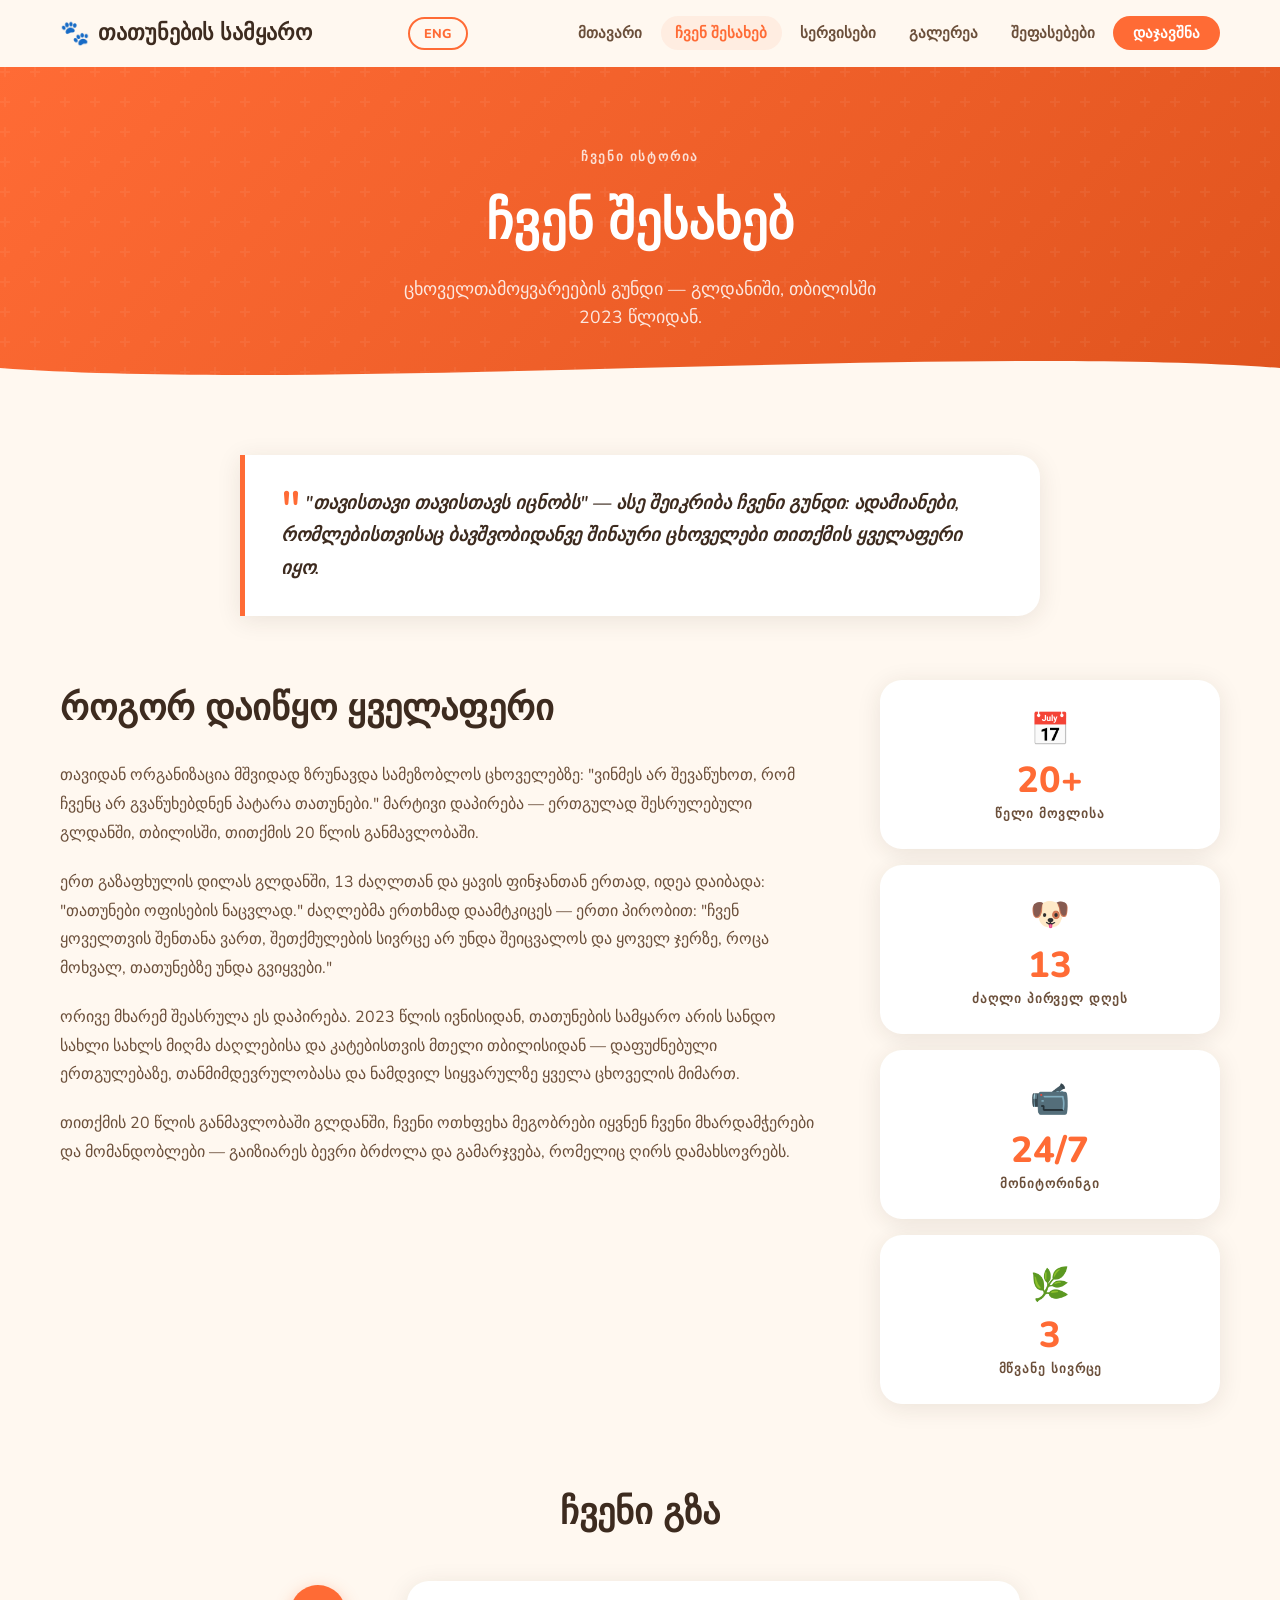
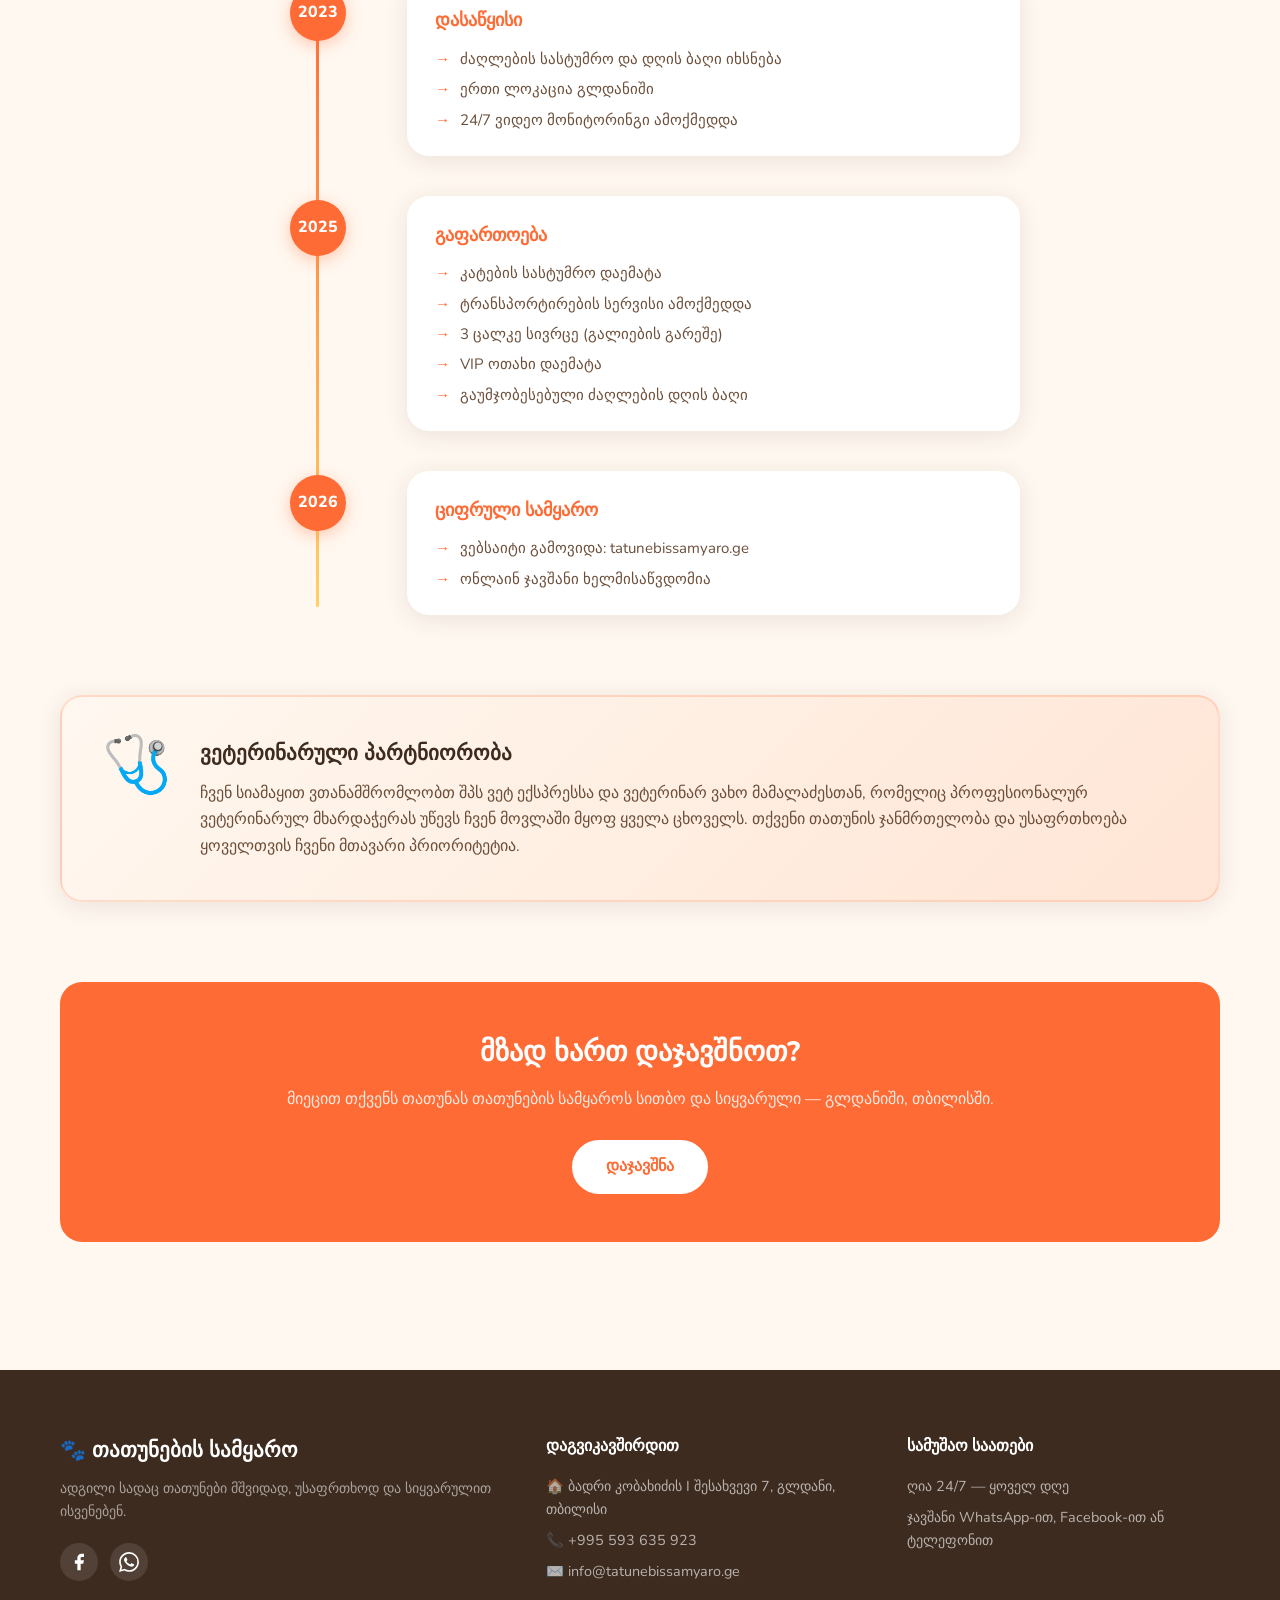
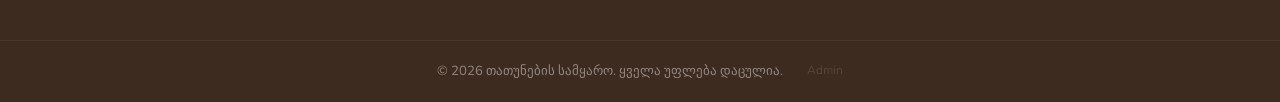
==== commit 6e7afef0: "Fix missing Reviews link in about.html navbar Co-Authored-By: Claude Sonnet 4.6 <noreply@anthropic.c" ====
--- a/about.html
+++ b/about.html
@@ -261,6 +261,7 @@
           <li><a href="about.html" class="navbar__link navbar__link--active" data-en="About Us" data-ka="ჩვენ შესახებ">ჩვენ შესახებ</a></li>
           <li><a href="index.html#services" class="navbar__link" data-en="Services" data-ka="სერვისები">სერვისები</a></li>
           <li><a href="gallery.html" class="navbar__link" data-en="Gallery" data-ka="გალერეა">გალერეა</a></li>
+          <li><a href="index.html#reviews" class="navbar__link" data-en="Reviews" data-ka="შეფასებები">შეფასებები</a></li>
           <li><a href="index.html#contact" class="navbar__link navbar__link--cta" data-en="Book Now" data-ka="დაჯავშნა">დაჯავშნა</a></li>
         </ul>
       </nav>
--- a/style.css
+++ b/style.css
@@ -380,10 +380,10 @@
 .services__sub-grid {
   display: grid;
   gap: 1.75rem;
+  align-items: stretch;
   margin-bottom: 2.5rem;
-  align-items: start;
-}
-.services__sub-grid--dogs { grid-template-columns: repeat(3, 1fr); }
+}
+.services__sub-grid--dogs { grid-template-columns: repeat(3, 1fr); padding-top: 1.25rem; }
 .services__sub-grid--cats { grid-template-columns: repeat(2, 1fr); max-width: 720px; }
 .services__note {
   font-size: .875rem;
